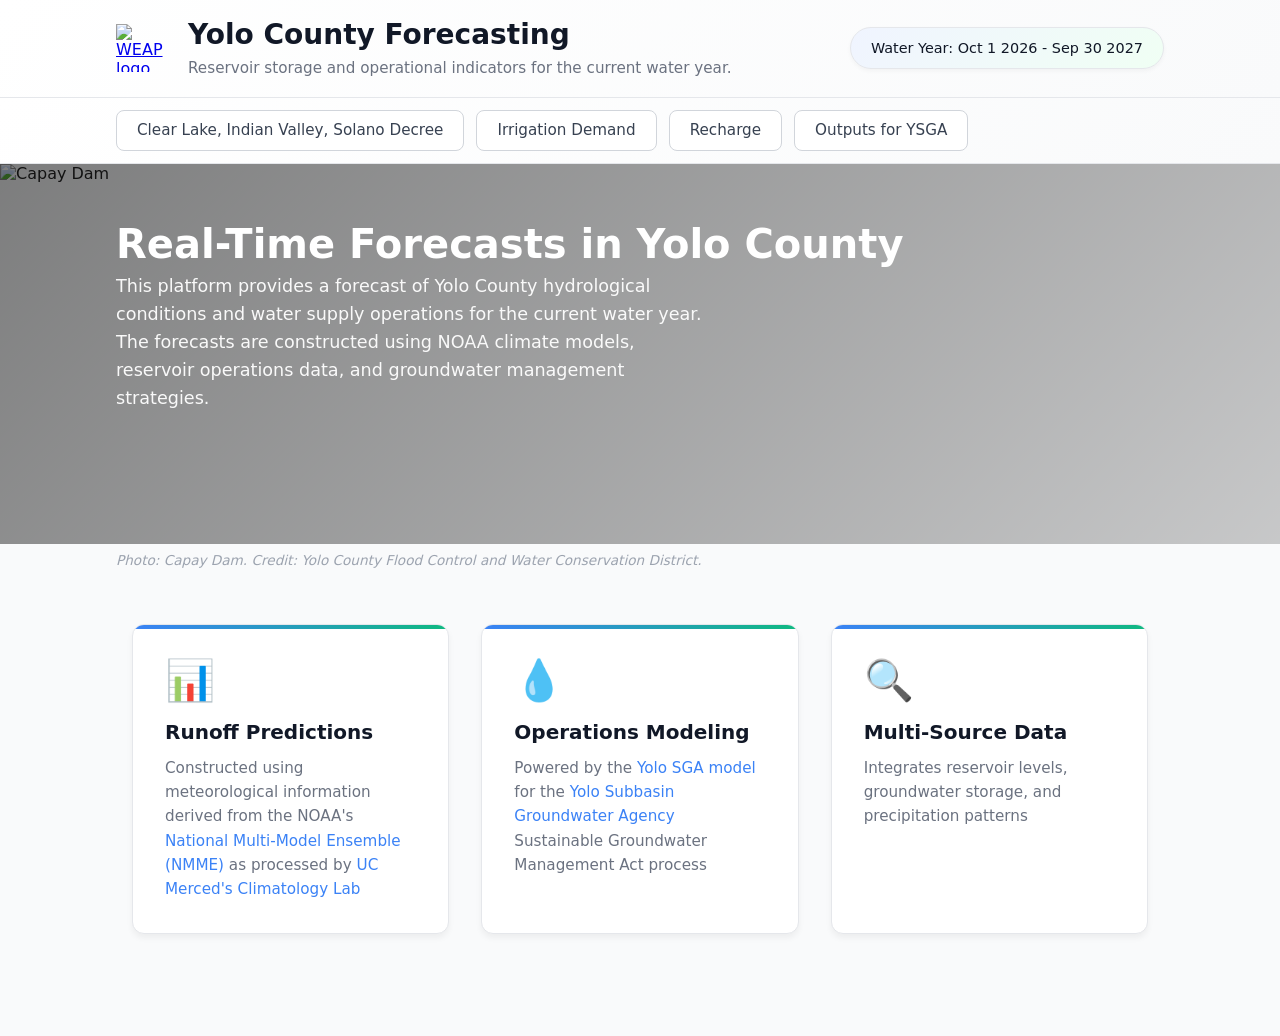
==== Pages/index.html @ bac3507e "Move HTML files into a Pages folder" ====
<!doctype html>
<html lang="en">
<head>
  <link rel="stylesheet" href="../styles.css">
  <meta charset="utf-8" />
  <meta name="viewport" content="width=device-width, initial-scale=1" />
  <title>Reservoir Storage Area Chart</title>

</head>

<body>

  
    <header class="site-header">
        <div class="layout has-timeline">
            <div class="container header-inner">
                <div class="header-left">
                    <a href="index.html" class="logo">
                        <img src="https://www.weap21.org/img/w.png" alt="WEAP logo" height="40">
                    </a>
                    <div class="header-text">
                        <h1>Yolo County Forecasting</h1>
                        <p class="subtitle">Reservoir storage and operational indicators for the current water year.</p>
                    </div>
                </div>
                <div class="header-meta" aria-label="Page context">
                    <div class="meta-pill" title="Water year range" data-wy-range>Water Year: {wyRange}</div>
                </div>
            </div>
        </div>
    </header>


  <nav class="top-nav" aria-label="Primary">
    <div class="layout has-timeline">
      <div class="container nav-inner">
        <!-- Add .is-active to the current page -->
        <a class="nav-btn" href="ClearLake_IndianValley_SolanoDecree.html">Clear Lake, Indian Valley, Solano Decree</a>
        <a class="nav-btn" href="Irrigation Demand.html">Irrigation Demand</a>
        <a class="nav-btn" href="Recharge.html">Recharge</a>
        <a class="nav-btn" href="Outputs for YSGA.html">Outputs for YSGA</a>
      </div>
    </div>
  </nav>

  <!-- Hero Section -->
  <section class="hero-section">
    <div class="hero-image-wrapper">
      <img src="https://ycfcwcd.org/wp-content/uploads/2024/06/Capay-Dam.jpg" alt="Capay Dam" class="hero-image">
      <div class="hero-overlay"></div>
    </div>
    <div class="layout has-timeline">
      <div class="container">
        <div class="hero-content">
          <h2 class="hero-title">Real-Time Forecasts in Yolo County</h2>
          <p class="hero-subtitle">This platform provides a forecast of Yolo County hydrological conditions 
              and water supply operations for the current water year. The forecasts are constructed using NOAA 
              climate models, reservoir operations data, and groundwater management strategies. 
          </p>
        </div>
      </div>
    </div>
  </section>

  <div class="hero-caption-bar">
    <div class="layout has-timeline">
      <div class="container">
        <p class="hero-caption">Photo: Capay Dam. Credit: Yolo County Flood Control and Water Conservation District.</p>
      </div>
    </div>
  </div>

  <!-- Main Content Area -->
  <div class="layout has-timeline">
    <div class="container">
      <!-- Features Grid -->
      <section class="features-section">
        <!-- <h2>How This Forecast Works</h2> -->
        <div class="features-grid">
          <div class="feature-card">
            <div class="feature-icon">📊</div>
            <h3>Runoff Predictions</h3>
            <p>Constructed using meteorological information derived from the NOAA's 
              <a href="https://www.cpc.ncep.noaa.gov/products/NMME/" target="_blank">National Multi-Model Ensemble (NMME)</a>
              as processed by <a href="https://www.climatologylab.org/" target="_blank">UC Merced's Climatology Lab</a></p>
          </div>
          <div class="feature-card">
            <div class="feature-icon">💧</div>
            <h3>Operations Modeling</h3>
            <p>Powered by the <a href="https://www.yologroundwater.org/files/b90061148/Yolo+GSP_AppendixE.pdf" target="_blank">Yolo SGA model</a> 
              for the <a href="https://www.yologroundwater.org/" target="_blank"> Yolo Subbasin Groundwater Agency</a> 
              Sustainable Groundwater Management Act process</p>
          </div>
          <div class="feature-card">
            <div class="feature-icon">🔍</div>
            <h3>Multi-Source Data</h3>
            <p>Integrates reservoir levels, groundwater storage, and precipitation patterns</p>
          </div>
        </div>
      </section>

      <!-- Overview Section -->
      <!-- <section class="overview-section">
        <h2>About This Tool</h2>
        <p class="intro-text">This comprehensive forecasting platform provides real-time analysis of Yolo County hydrological conditions and water supply operations for the current water year.</p>
      </section> -->
    </div>
  </div>



  
  <br><br>


  <script src="https://cdn.jsdelivr.net/npm/echarts@5/dist/echarts.min.js"></script>
  <script src="../parse-data.js"></script>
</body>
</html>
---- styles.css ----
*,
*::before,
*::after {
  box-sizing: border-box;
}


:root {
  --bg: #f6f8fb;
  --surface: #ffffff;
  --text: #111827;         /* slate-900-ish */
  --muted: #6b7280;        /* gray-500 */
  --border: #e5e7eb;       /* gray-200 */
  --shadow: 0 10px 25px rgba(17, 24, 39, 0.06);
  --radius: 14px;
  --container: 1200px;
  --h1: clamp(1.25rem, 1.05rem + 1vw, 1.75rem);
  --h2: 1.1rem;
  --body: 1rem;

  --chart-height: 60px;
  /* --timeline-gutter: 300px; space reserved so labels never touch charts */

  --max-content: 1500px;
  --page-gutter: 16px; /* don’t keep this at 4px; give yourself a real base */

  --timeline-width: 44px;      /* line + dots */
  --timeline-label-max: 150px; /* worst-case label width */
  --timeline-gap: 1rem;        /* breathing room */
  --timeline-lane: calc(var(--timeline-width) + var(--timeline-label-max) + var(--timeline-gap));
  /* how much extra space you want to reserve for the timeline on big screens */
  --timeline-pad: clamp(100px, 1vw, var(--timeline-lane));
}


/* Reusable centered page container */
.container{
  max-width: var(--max-content);
  margin: 0 auto;
  padding: 0 var(--page-gutter);
}

.container > section {
  padding: 0 1rem;
}

/* Create padding above container when it is single-values */
.container#summary-data {
  margin-top: 1.5rem;
}

/* Header + navigation buttons */
/* -------------------------
   Header / Nav
-------------------------- */

/* Everything in the toolbar above the line */
.site-header {
  background: linear-gradient(135deg, #ffffff 0%, #f9fafb 100%);
  border-bottom: 1px solid #e5e7eb;
  box-shadow: 0 1px 3px rgba(0, 0, 0, 0.04);
  padding: 1.25rem 0;
  margin-bottom: 0;
  max-width: 100%;
  
}

/* Title & Subtitle container */
/* .header-inner {
  display: flex;
  align-items: center;
  gap: 1.5rem;
  background: transparent;
  border-radius: 0;
} */
.header-left{
  display: flex;
  align-items: center;
  gap: 1.5rem;
  min-width: 0; /* prevents overflow issues */
}
.header-inner{
  display: grid;
  grid-template-columns: 1fr auto; /* left side grows, pill stays tight */
  align-items: center;
  column-gap: 1.5rem;
}

.logo {
  display: grid;
  place-items: center;
  flex-shrink: 0;
  transition: transform 200ms ease;
}

.logo:hover {
  transform: scale(1.05);
}

.logo img {
  height: 48px;
  width: 48px;
}

/* Title text: Yolo County Forecasting */
.header-text {
  flex: 1;
}

.header-text h1 {
  margin: 0;
  font-size: 1.75rem;
  line-height: 1.1;
  color: #111827;
  font-weight: 700;
}

.subtitle {
  margin: 0.5rem 0 0;
  color: #6b7280;
  font-size: 0.95rem;
  font-weight: 400;
}

/* Water Year - move this to right of container */
.header-meta {
  display: flex;
  align-items: center;
  margin-left: auto;
  flex-shrink: 0;
}

.meta-pill {
  border: 1px solid #e5e7eb;
  background: linear-gradient(135deg, #f0f4ff 0%, #f0fff4 100%);
  color: #111827;
  padding: 0.75rem 1.25rem;
  border-radius: 999px;
  font-size: 0.9rem;
  font-weight: 500;
  box-shadow: 0 2px 4px rgba(0, 0, 0, 0.04);
  transition: all 200ms ease;
  white-space: nowrap;
}

.meta-pill:hover {
  box-shadow: 0 4px 8px rgba(0, 0, 0, 0.08);
  transform: translateY(-1px);
}

/* Nav buttons row */
.top-nav {
  position: sticky;
  height: auto;
  top: 0;
  z-index: 1000;
  background: linear-gradient(135deg, #ffffff 0%, #f9fafb 100%);
  margin: 0;
  margin-bottom: 0;
  padding: 0.75rem 0;
  border-bottom: 1px solid #e5e7eb;
  backdrop-filter: blur(10px);
  background-color: rgba(255, 255, 255, 0.95);
}

.nav-inner {
  display: flex;
  align-items: center;
  gap: 0.75rem;
  flex-wrap: wrap;
  /* padding: 0 1.5rem; */
}

.nav-btn {
  display: inline-flex;
  align-items: center;
  justify-content: center;
  padding: 0.65rem 1.25rem;
  border-radius: 8px;
  border: 1px solid #d1d5db;
  background: white;
  color: #374151;
  text-decoration: none;
  font-weight: 500;
  font-size: 0.95rem;
  transition: all 200ms ease;
  white-space: nowrap;
}

.nav-btn:hover {
  background: #f3f4f6;
  border-color: #4b5563;
  color: #374151;
  transform: translateY(-2px);
  box-shadow: 0 4px 12px rgba(55, 65, 81, 0.18);
}

.nav-btn.is-active {
  background: linear-gradient(135deg, #4b5563 0%, #374151 100%);
  color: white;
  border-color: #4b4f63;
  box-shadow: 0 4px 12px rgba(55, 65, 81, 0.28);
}

.nav-meta {
  display: flex;
  align-items: center;
  margin-left: auto;
  flex-shrink: 0;
}

.nav-meta .meta-pill {
  background: linear-gradient(135deg, #f0f4ff 0%, #f0fff4 100%);
  padding: 0.65rem 1rem;
  font-weight: 500;
}

/* Make header/nav stack nicely on small screens */
@media (max-width: 768px) {
  .site-header {
    padding: 1rem 0;
  }

  .header-inner {
    flex-direction: column;
    align-items: flex-start;
    gap: 1rem;
    padding: 0 var(--page-gutter);
  }

  .header-text h1 {
    font-size: 1.5rem;
  }

  .header-meta {
    width: 100%;
    justify-content: flex-start;
  }

  .logo img {
    height: 42px;
    width: 42px;
  }

  .nav-inner {
    padding: 0 var(--page-gutter);
  }
}

/* End Header CSS */

/* ========================
   VERTICAL TIMELINE NAVIGATION
   ======================== */

/* Make vertical positioning on the page responsive */
.chart-timeline {
  position: fixed;
  right: 2rem;
  top: 60%; 
  transform: translateY(-50%);
  z-index: 100;
  display: flex;
  flex-direction: column;
  align-items: center;
  gap: 0;
  /* add space to the top */
}

/* Vertical line */
.chart-timeline::before {
  content: "";
  position: absolute;
  top: 0;
  bottom: 0;
  left: 50%;
  transform: translateX(-50%);
  width: 2px;
  background: linear-gradient(180deg, 
    rgba(59, 130, 246, 0.3) 0%, 
    rgba(16, 185, 129, 0.5) 50%,
    rgba(59, 130, 246, 0.3) 100%);
  z-index: -1;
}

.timeline-list {
  list-style: none;
  padding: 0;
  margin: 0;
  display: flex;
  flex-direction: column;
  gap: 3rem;
  position: relative;
}

.timeline-item {
  position: relative;
  display: flex;
  align-items: center;
  justify-content: center;
}

/* Circle dots */
.timeline-link {
  display: block;
  width: 16px;
  height: 16px;
  border-radius: 50%;
  background: white;
  border: 3px solid #cbd5e1;
  cursor: pointer;
  transition: all 240ms ease;
  position: relative;
  box-shadow: 0 2px 8px rgba(0, 0, 0, 0.1);
}

.timeline-link:hover {
  transform: scale(1.4);
  border-color: #3b82f6;
  background: #eff6ff;
  box-shadow: 0 4px 12px rgba(59, 130, 246, 0.3);
}

.timeline-link.active {
  width: 20px;
  height: 20px;
  border-color: #3b82f6;
  background: linear-gradient(135deg, #3b82f6 0%, #10b981 100%);
  box-shadow: 0 0 0 4px rgba(59, 130, 246, 0.2);
}

/* Tooltip label on hover */
.timeline-link::after {
  content: attr(data-label);
  position: absolute;
  right: calc(100% + 0.75rem);
  top: 50%;
  transform: translateY(-50%);
  /* background: rgba(11, 120, 111, 0.66); */
  color: rgb(0, 0, 0);
  padding: 0.25rem 0.5rem;
  /* border-radius: 4px; */
  font-size: 0.7rem;
  font-weight: 500;
  white-space: nowrap;
  opacity: 0;
  pointer-events: none;
  transition: opacity 200ms ease;
  /* box-shadow: 0 2px 6px rgba(13, 148, 136, 0.2); */
  /* backdrop-filter: blur(8px); */
}

.timeline-link:hover::after {
  opacity: 1;
}

/* Arrow pointer on tooltip */
.timeline-link::before {
  content: "";
  position: absolute;
  right: calc(100% + 0.35rem);
  top: 50%;
  transform: translateY(-50%);
  border: 4px solid transparent;
  border-left-color: rgba(13, 148, 136, 0.75);
  opacity: 0;
  pointer-events: none;
  transition: opacity 200ms ease;
}

.timeline-link:hover::before {
  opacity: 1;
}

/* Show all labels toggle button */
.timeline-toggle {
  position: absolute;
  bottom: -3rem;
  left: 50%;
  transform: translateX(-50%);
  background: white;
  border: 1px solid #cbd5e1;
  border-radius: 6px;
  padding: 0.375rem;
  cursor: pointer;
  transition: all 200ms ease;
  box-shadow: 0 2px 6px rgba(0, 0, 0, 0.08);
  width: 28px;
  height: 28px;
  display: flex;
  align-items: center;
  justify-content: center;
}

.timeline-toggle:hover {
  background: #f9fafb;
  border-color: #3b82f6;
  transform: translateX(-50%) scale(1.05);
}

.timeline-toggle.active {
  background: linear-gradient(135deg, #3b82f6 0%, #10b981 100%);
  border-color: #3b82f6;
}

/* Toggle icon (eye symbol) */
.timeline-toggle svg {
  width: 16px;
  height: 16px;
  stroke: #6b7280;
  transition: stroke 200ms ease;
}

.timeline-toggle.active svg {
  stroke: white;
}

/* When show-all-labels is active */
.chart-timeline.show-all-labels .timeline-link::after {
  opacity: 1;
  pointer-events: auto;
}

.chart-timeline.show-all-labels .timeline-link::before {
  opacity: 1;
}

/* keep till link */

/* Hide on mobile/tablet */
@media (max-width: 1024px) {
  .chart-timeline {
    display: none;
  }
}



/* Smooth scroll */
html {
  scroll-behavior: smooth;
  scroll-padding-top: 120px;
}


@media (min-width: 1025px){
  .chart-timeline{
    right: calc(var(--page-gutter) + var(--timeline-gap));
    width: var(--timeline-width);
    pointer-events: none;
  }
  .chart-timeline .timeline-link,
  .chart-timeline .timeline-toggle{
    pointer-events: auto;
  }
  .timeline-link::after{
    max-width: var(--timeline-label-max);
    overflow: hidden;
    text-overflow: ellipsis;
  }
}

/* ========================
   HERO SECTION
   ======================== */

.hero-section {
  position: relative;
  height: 380px;
  margin: 0;
  overflow: hidden;
}

.hero-image-wrapper {
  position: absolute;
  top: 0;
  left: 0;
  right: 0;
  bottom: 0;
}

.hero-image {
  width: 100%;
  height: 100%;
  object-fit: cover;
}

.hero-overlay {
  position: absolute;
  top: 0;
  left: 0;
  right: 0;
  bottom: 0;
  background: linear-gradient(135deg, rgba(0, 0, 0, 0.5) 0%, rgba(0, 0, 0, 0.2) 100%);
}

.hero-caption-bar {
  background: #f9fafb;
  /* border-bottom: 1px solid #e5e7eb; */
  padding: 0.5rem 0 1rem 0;
}

.hero-caption {
  margin: 0;
  font-size: 0.85rem;
  color: #9ca3af;
  font-style: italic;
}

.hero-content {
  position: relative;
  z-index: 1;
  height: 100%;
  display: flex;
  flex-direction: column;
  justify-content: center;
  color: white;

}

.hero-title {
  padding: 60px 0 0 0;
  font-size: 2.5rem;
  margin: 0 0 0.5rem 0;
  color: white;
  font-weight: 700;
  line-height: 1;
}

.hero-subtitle {
  font-size: 1.1rem;
  margin: 0;
  opacity: 0.95;
  line-height: 1.6;
  max-width: 600px;
}

@media (max-width: 768px) {
  .hero-section {
    height: 280px;
    margin-bottom: 2rem;
  }
  
  .hero-title {
    font-size: 1.75rem;
  }
  
  .hero-subtitle {
    font-size: 1rem;
  }
}

/* ========================
   FEATURES SECTION
   ======================== */

.features-section {
  margin-bottom: 4rem;
}

.features-grid {
  display: grid;
  grid-template-columns: repeat(auto-fit, minmax(300px, 1fr));
  gap: 2rem;
  margin-top: 2.5rem;
}

.feature-card {
  background: white;
  border: 1px solid #e5e7eb;
  border-radius: 12px;
  padding: 2rem;
  box-shadow: 0 4px 6px rgba(0, 0, 0, 0.05);
  transition: all 300ms ease;
  position: relative;
  overflow: hidden;
}

.feature-card::before {
  content: "";
  position: absolute;
  top: 0;
  left: 0;
  right: 0;
  height: 4px;
  background: linear-gradient(90deg, #3b82f6, #10b981);
}

.feature-card:hover {
  transform: translateY(-4px);
  box-shadow: 0 12px 20px rgba(0, 0, 0, 0.1);
  border-color: #3b82f6;
}

.feature-icon {
  font-size: 2.5rem;
  margin-bottom: 1rem;
}

.feature-card h3 {
  margin: 0 0 0.75rem 0;
  font-size: 1.25rem;
  color: #111827;
}

.feature-card p {
  margin: 0;
  color: #6b7280;
  line-height: 1.6;
  font-size: 0.95rem;
}

.feature-card a {
  color: #3b82f6;
  text-decoration: none;
  transition: color 200ms ease;
}

.feature-card a:hover {
  color: #1e40af;
  text-decoration: underline;
}

/* ========================
   OVERVIEW SECTION
   ======================== */

.overview-section {
  margin: 3rem 0 2rem;
}

.overview-section h2 {
  margin-top: 0;
  margin-bottom: 1.5rem;
}

.intro-text {
  font-size: 1.05rem;
  color: #6b7280;
  line-height: 1.8;
  max-width: 600px;
}

.caption {
  font-size: 0.9rem;
  color: #9ca3af;
  font-style: italic;
  margin-top: 1rem;
}

body {
  font-family: system-ui, -apple-system, BlinkMacSystemFont,
               "Segoe UI", Roboto, Helvetica, Arial, sans-serif;
  margin: 0;
  padding: 0;
  color: #222;
  background-color: #f9fafb;
}



h2 {
  margin-top: 2rem;
  margin-bottom: 1.5rem;
  font-weight: 600;
  color: #111827;
  font-size: 1.75rem;
}

/* -------------------------
   Chart container & Cards
-------------------------- */

.chart {
  width: 100%;
  height: 650px;
  /* max-width: 1300px;  Match container width for alignment */
  margin: 30px 0 2.5rem 0;
  background: var(--surface);
  border: 1px solid var(--border);
  border-radius: var(--radius);
  box-shadow: 0 2px 8px rgba(17, 24, 39, 0.06);
  padding: 1.5rem;
  /* increase padding on sides */
  position: relative;
  overflow: hidden;
  transition: box-shadow 240ms ease, border-color 240ms ease;
}

/* Top accent border with gradient */
.chart::before {
  content: "";
  position: absolute;
  top: 0;
  left: 0;
  right: 0;
  height: 4px;
  background: linear-gradient(90deg, #3b82f6 0%, #10b981 100%);
}

/* Hover effect on charts */
.chart:hover {
  box-shadow: 0 4px 16px rgba(17, 24, 39, 0.1);
  border-color: rgba(59, 130, 246, 0.3);
}

/* -------------------------
   Responsive tweaks
-------------------------- */

@media (max-width: 768px) {
  .chart {
    height: 420px;
    padding: 1rem;
    margin-bottom: 2rem;
  }
}

/* -------------------------
   Optional utility helpers
-------------------------- */

.chart-wrapper {
  margin-bottom: 48px;
}


/* -------------------------
   Single-value cards
-------------------------- */

.single-value-grid {
  display: grid;
  grid-template-columns: repeat(auto-fit, minmax(220px, 1fr));
  gap: 1rem;
  margin-bottom: 2rem;
}

/* Tablet */
@media (max-width: 900px) {
  .single-value-grid {
    grid-template-columns: repeat(auto-fit, minmax(200px, 1fr));
    gap: 0.75rem;
  }
}

/* Mobile */
@media (max-width: 560px) {
  .single-value-grid {
    grid-template-columns: 1fr;
    gap: 0.75rem;
  }
}

/* The card itself */
.single-value {
  background: var(--surface);
  border: 1px solid var(--border);
  border-radius: calc(var(--radius) - 2px);
  box-shadow: 0 6px 16px rgba(17, 24, 39, 0.05);
  padding: 14px 14px 12px;
  position: relative;
  overflow: hidden;
  min-height: 92px;
  font-size: large;
  display: flex;
  flex-direction: column;
  justify-content: center;
  text-align: center;
  transition: transform 160ms ease, box-shadow 160ms ease, border-color 160ms ease;
}

.single-value-label {
  font-size: 1rem;
  font-weight: 500;
  /* color: var(--muted); */
  margin-bottom: 0.5rem;
}

.single-value-number {
  font-size: 2rem;
  font-weight: 750;
  color: var(--text);
  line-height: 1.4;
}

.single-value br + text,
.single-value span:last-child {
  font-size: 3.5rem;
  font-weight: 800;
}

.single-value:hover {
  transform: translateY(-1px);
  box-shadow: 0 12px 26px rgba(17, 24, 39, 0.08);
  border-color: rgba(229, 231, 235, 0.8);
}

/* Top accent (optional) */
.single-value::before {
  content: "";
  position: absolute;
  top: 0; left: 0; right: 0;
  height: 3px;
  background: linear-gradient(90deg, rgba(59,130,246,.65), rgba(16,185,129,.65));
  opacity: 0.9;
}

.chart .chart-inline-values-row {
  position: absolute;
  left: 50%;
  bottom: 8px;
  transform: translateX(-50%);
  width: min(820px, calc(100% - 2rem));
  display: grid;
  grid-template-columns: repeat(auto-fit, minmax(240px, 1fr));
  gap: 0.75rem;
  z-index: 6;
}

.chart .single-value-in-chart {
  position: relative;
  left: auto;
  bottom: auto;
  transform: none;
  width: auto;
  min-height: 0;
  padding: 14px 12px;
  box-shadow: 0 8px 20px rgba(17, 24, 39, 0.12);
  background: rgba(255, 255, 255, 0.95);
  backdrop-filter: blur(2px);
}

#capay-dam .chart-inline-values-row {
  bottom: 74px;
}

.chart .single-value-in-chart .single-value-label {
  font-size: 0.9rem;
  margin-bottom: .25rem;
}

.chart .single-value-in-chart .single-value-number {
  font-size: 1.35rem;
  line-height: 1.2;
}

.chart.chart-has-inline-value {
  height: 710px;
  padding-bottom: 2rem;
}

@media (max-width: 768px) {
  .chart.chart-has-inline-value {
    height: 480px;
  }

  .chart .chart-inline-values-row {
    width: calc(100% - 1.5rem);
    grid-template-columns: 1fr;
    gap: 0.5rem;
  }

  #capay-dam .chart-inline-values-row {
    bottom: 62px;
  }
}

/* Default: your normal centered container */


/* Timeline pages (desktop): add extra padding so timeline fits in the gap */
@media (min-width: 1025px){
  .has-timeline .container{
    /* keep left normal, make RIGHT bigger to create a lane */
    padding-left:  calc(var(--page-gutter) + var(--timeline-pad));
    padding-right: calc(var(--page-gutter) + var(--timeline-pad));;
  }
}




/* Embedded data cards */
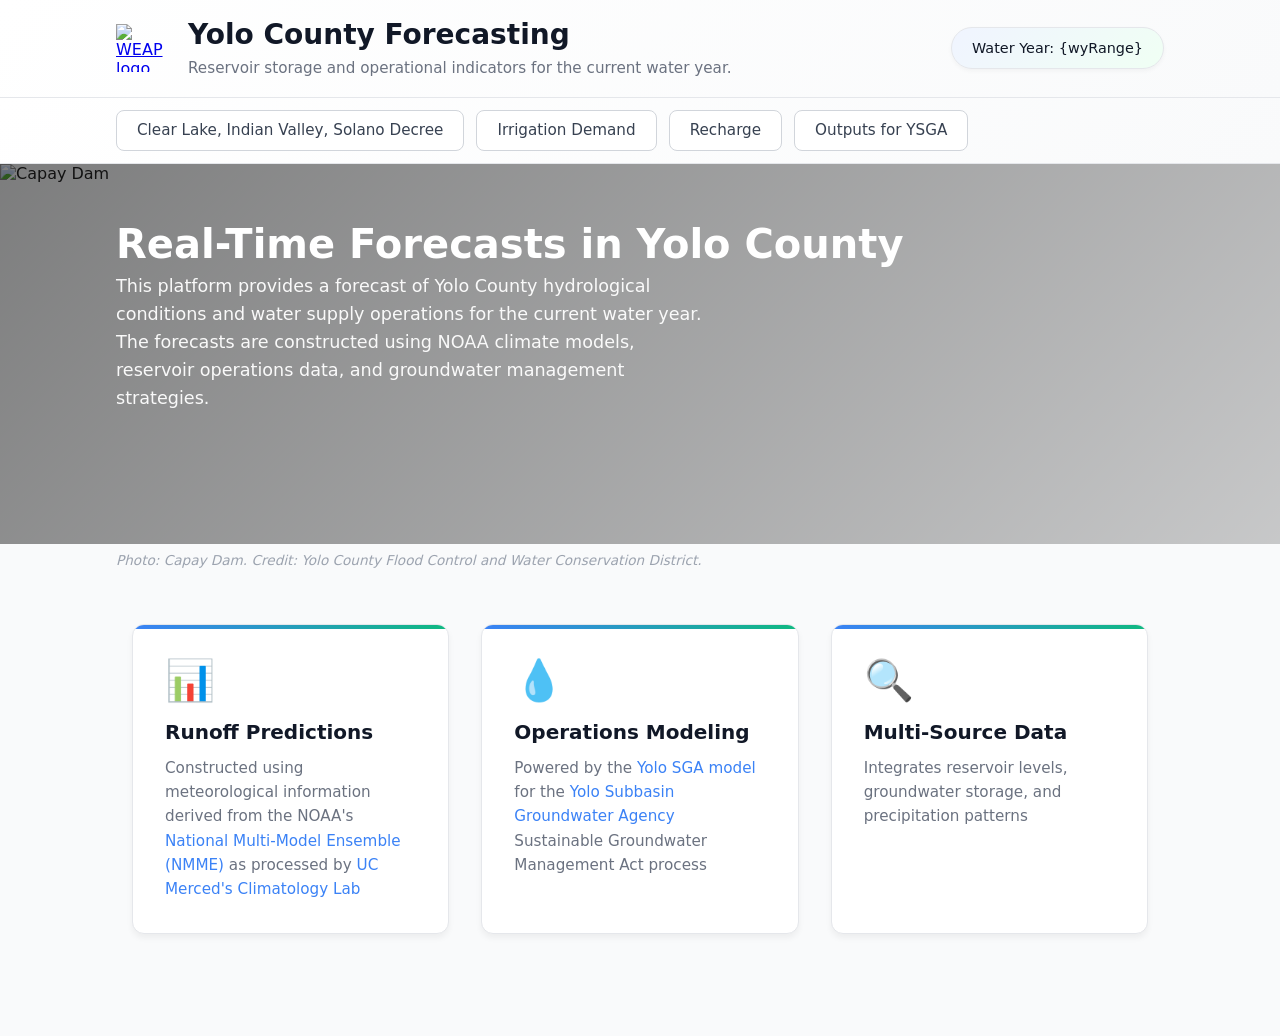
==== commit 9c2d3263: "Create header file" ====
--- a/Pages/index.html
+++ b/Pages/index.html
@@ -9,39 +9,7 @@
 </head>
 
 <body>
-
-  
-    <header class="site-header">
-        <div class="layout has-timeline">
-            <div class="container header-inner">
-                <div class="header-left">
-                    <a href="index.html" class="logo">
-                        <img src="https://www.weap21.org/img/w.png" alt="WEAP logo" height="40">
-                    </a>
-                    <div class="header-text">
-                        <h1>Yolo County Forecasting</h1>
-                        <p class="subtitle">Reservoir storage and operational indicators for the current water year.</p>
-                    </div>
-                </div>
-                <div class="header-meta" aria-label="Page context">
-                    <div class="meta-pill" title="Water year range" data-wy-range>Water Year: {wyRange}</div>
-                </div>
-            </div>
-        </div>
-    </header>
-
-
-  <nav class="top-nav" aria-label="Primary">
-    <div class="layout has-timeline">
-      <div class="container nav-inner">
-        <!-- Add .is-active to the current page -->
-        <a class="nav-btn" href="ClearLake_IndianValley_SolanoDecree.html">Clear Lake, Indian Valley, Solano Decree</a>
-        <a class="nav-btn" href="Irrigation Demand.html">Irrigation Demand</a>
-        <a class="nav-btn" href="Recharge.html">Recharge</a>
-        <a class="nav-btn" href="Outputs for YSGA.html">Outputs for YSGA</a>
-      </div>
-    </div>
-  </nav>
+  <div data-site-header-placeholder></div>
 
   <!-- Hero Section -->
   <section class="hero-section">
@@ -114,6 +82,7 @@
 
 
   <script src="https://cdn.jsdelivr.net/npm/echarts@5/dist/echarts.min.js"></script>
+  <script src="../header-loader.js"></script>
   <script src="../parse-data.js"></script>
 </body>
 </html>
